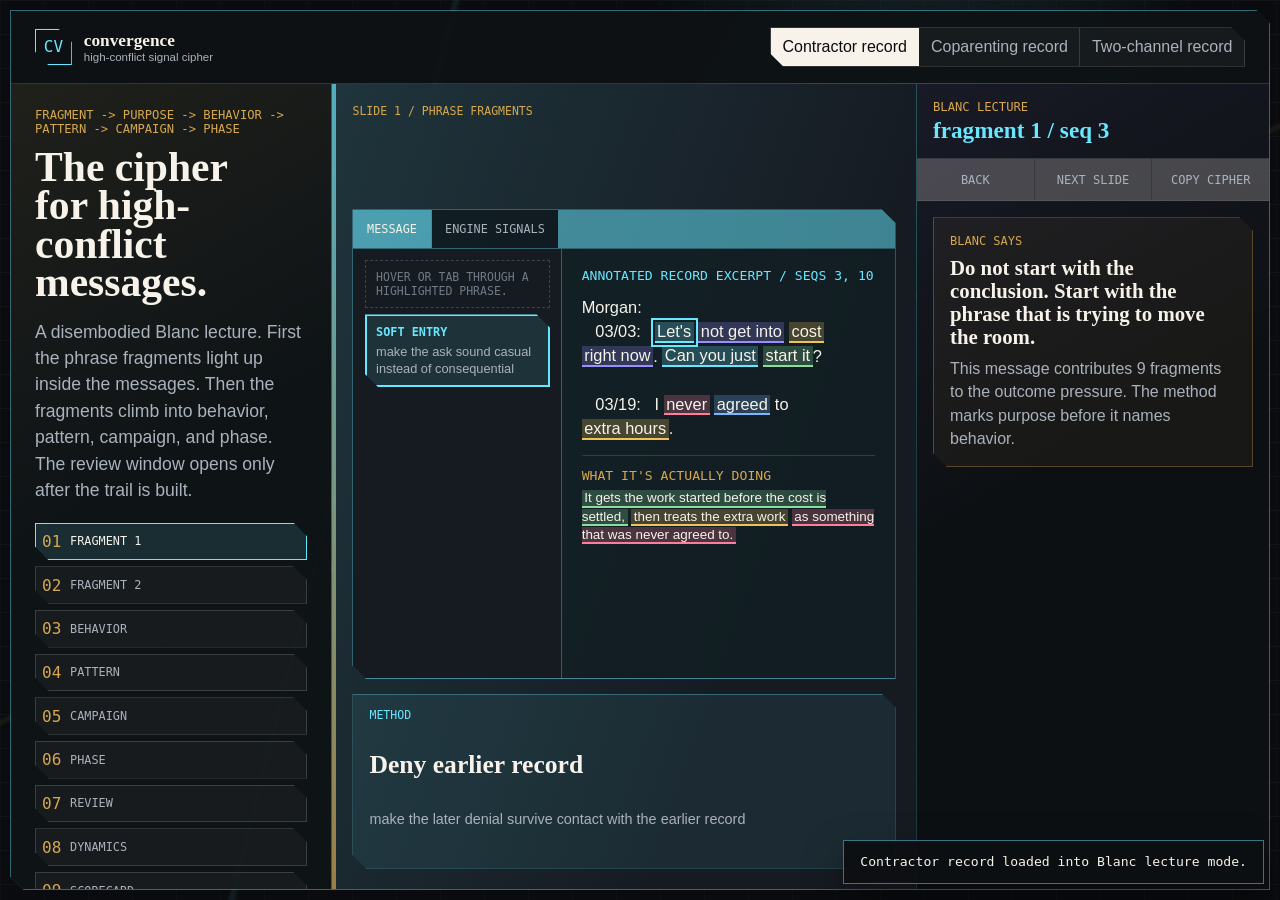
==== web/site/index.html @ fbc054f2 "convergence: a corroboration-first communication-forensics engine A deterministic six-layer engine t" ====
<!doctype html>
<html lang="en">
  <head>
    <meta charset="utf-8">
    <meta name="viewport" content="width=device-width, initial-scale=1">
    <title>convergence demo</title>
    <link rel="icon" href="data:,">
    <link rel="stylesheet" href="style.css">
  </head>
  <body>
    <div class="scene" aria-hidden="true"></div>
    <main class="demo-frame" aria-labelledby="demo-title">
      <header class="topbar">
        <a class="brand" href="#review-window" aria-label="convergence demo">
          <span class="brand-mark">cv</span>
          <span>
            <strong>convergence</strong>
            <small>high-conflict signal cipher</small>
          </span>
        </a>
        <nav class="nav" aria-label="corpus">
          <div class="segmented" id="corpus-tabs"></div>
        </nav>
      </header>

      <section class="presentation" aria-label="bottom-up lecture slideshow">
        <div class="stage-copy">
          <p class="kicker">fragment -> purpose -> behavior -> pattern -> campaign -> phase</p>
          <h1 id="demo-title">
            <span>The cipher</span>
            <span>for high-conflict</span>
            <span>messages.</span>
          </h1>
          <p>
            A disembodied Blanc lecture. First the phrase fragments light up inside
            the messages. Then the fragments climb into behavior, pattern, campaign,
            and phase. The review window opens only after the trail is built.
          </p>
          <div class="slide-progress" id="slide-progress" aria-label="lecture progress"></div>
        </div>

        <div class="slide-stage" id="slide-stage" aria-live="polite"></div>
      </section>

      <aside class="review-window" id="review-window" aria-label="lecture and review window">
        <div class="review-head">
          <span id="panel-mode">lecture</span>
          <strong id="review-title">loading</strong>
        </div>
        <div class="review-controls" aria-label="finding controls">
          <button type="button" id="previous-finding">back</button>
          <button type="button" id="next-finding">next slide</button>
          <button type="button" id="copy-active-cipher">copy cipher</button>
        </div>
        <div class="review-body" id="review-body"></div>
        <form class="chat-form" id="chat-form">
          <label for="question">Ask Blanc from the locked finding</label>
          <textarea id="question" name="question" rows="3">Why is this finding elevated?</textarea>
          <div class="chat-actions">
            <select id="model" name="model" aria-label="model">
              <option value="claude">Claude</option>
              <option value="openai">OpenAI</option>
              <option value="grok">Grok</option>
              <option value="gemini">Gemini</option>
              <option value="agy">Agy</option>
            </select>
            <button type="submit">Ask</button>
          </div>
        </form>
        <pre class="chat-answer" id="chat-answer" aria-live="polite" role="status"></pre>
      </aside>
    </main>

    <div class="interaction-toast" id="interaction-toast" role="status" aria-live="polite"></div>
    <script src="app.js" defer></script>
  </body>
</html>
---- web/site/style.css ----
:root {
  --ink: #f7f3ea;
  --paper: #090b0e;
  --panel: #15191f;
  --panel-2: #1f2530;
  --fog: #aab2bd;
  --muted: #6f7a86;
  --cyan: #69e7ff;
  --brass: #d7a84d;
  --garnet: #b94d63;
  --violet: #9b8cff;
  --green: #8bdc9f;
  --rose: #ff7c9a;
  --amber: #f0c35a;
  --blue: #7bb7ff;
  --line: rgba(247, 243, 234, 0.16);
  --plate-cut: polygon(0 0, calc(100% - 0.85rem) 0, 100% 0.85rem, 100% 100%, 0.85rem 100%, 0 calc(100% - 0.85rem));
  color-scheme: dark;
}

* {
  box-sizing: border-box;
}

html,
body {
  width: 100%;
  height: 100%;
  overflow: hidden;
}

body {
  margin: 0;
  min-width: 320px;
  background: var(--paper);
  color: var(--ink);
  font-family: "Segoe UI", "Inter", Arial, sans-serif;
}

button,
select,
textarea {
  font: inherit;
}

a,
button,
select,
textarea {
  transition: border-color 160ms ease, background-color 160ms ease, color 160ms ease, box-shadow 180ms ease, transform 180ms ease, opacity 160ms ease;
}

.scene {
  position: fixed;
  inset: 0;
  z-index: -2;
  background:
    linear-gradient(155deg, transparent 0 48%, rgba(213, 168, 77, 0.08) 48.2% 48.35%, transparent 48.6% 100%),
    linear-gradient(104deg, transparent 0 30%, rgba(105, 231, 255, 0.08) 30.2% 30.38%, transparent 30.7% 100%),
    radial-gradient(circle at 72% 18%, rgba(105, 231, 255, 0.14), transparent 20rem),
    var(--paper);
}

.scene::after {
  content: "";
  position: absolute;
  inset: 0;
  background-image:
    linear-gradient(rgba(255, 255, 255, 0.03) 1px, transparent 1px),
    linear-gradient(90deg, rgba(255, 255, 255, 0.02) 1px, transparent 1px);
  background-size: 100% 34px, 44px 100%;
}

.demo-frame {
  display: grid;
  grid-template-rows: auto minmax(0, 1fr);
  grid-template-columns: minmax(0, 1fr) minmax(22rem, 0.36fr);
  gap: 1px;
  width: min(100vw - 1.25rem, 1560px);
  height: min(100vh - 1.25rem, 980px);
  margin: 0.625rem auto;
  border: 1px solid rgba(105, 231, 255, 0.26);
  background: rgba(105, 231, 255, 0.22);
  clip-path: var(--plate-cut);
}

.topbar {
  grid-column: 1 / -1;
  display: flex;
  gap: 1rem;
  align-items: center;
  justify-content: space-between;
  min-height: 4.5rem;
  padding: 0.8rem clamp(0.9rem, 2vw, 1.5rem);
  background: rgba(13, 15, 18, 0.94);
}

.brand {
  display: inline-flex;
  gap: 0.75rem;
  align-items: center;
  color: var(--ink);
  text-decoration: none;
}

.brand:hover,
.brand:focus-visible {
  color: var(--cyan);
}

.brand-mark {
  display: grid;
  width: 2.3rem;
  height: 2.3rem;
  place-items: center;
  border: 1px solid var(--cyan);
  color: var(--cyan);
  font-family: Consolas, "SFMono-Regular", monospace;
  text-transform: uppercase;
  clip-path: var(--plate-cut);
  box-shadow: 0 0 1.2rem rgba(105, 231, 255, 0.22);
}

.brand strong {
  display: block;
  font-family: Georgia, "Times New Roman", serif;
  font-size: 1.08rem;
}

.brand small {
  display: block;
  color: var(--fog);
  font-size: 0.72rem;
}

.nav,
.segmented {
  min-width: 0;
}

.segmented {
  display: inline-flex;
  max-width: 100%;
  overflow: hidden;
  border: 1px solid var(--line);
  background: rgba(255, 255, 255, 0.04);
  clip-path: var(--plate-cut);
}

.segmented button {
  min-height: 2.35rem;
  padding: 0 0.72rem;
  border: 0;
  border-right: 1px solid var(--line);
  background: transparent;
  color: var(--fog);
  cursor: pointer;
  white-space: nowrap;
}

.segmented button:last-child {
  border-right: 0;
}

.segmented button:hover,
.segmented button:focus-visible,
.segmented .is-active {
  background: var(--ink);
  color: var(--paper);
  outline: none;
}

.presentation {
  position: relative;
  display: grid;
  grid-template-columns: minmax(20rem, 0.34fr) minmax(0, 1fr);
  gap: 1px;
  min-height: 0;
  overflow: hidden;
  background: rgba(105, 231, 255, 0.22);
}

.demo-frame.is-review-slide .review-window {
  border-left-color: rgba(105, 231, 255, 0.55);
}

.stage-copy {
  min-width: 0;
  min-height: 0;
  overflow: hidden;
  padding: clamp(1rem, 2vw, 1.5rem);
  background:
    linear-gradient(150deg, rgba(213, 168, 77, 0.09), transparent 48%),
    rgba(13, 15, 18, 0.94);
}

.slide-progress {
  display: grid;
  gap: 0.38rem;
  margin-top: 1.2rem;
}

.slide-progress button {
  display: grid;
  grid-template-columns: auto minmax(0, 1fr);
  gap: 0.55rem;
  align-items: center;
  min-height: 2.35rem;
  border: 1px solid var(--line);
  background: rgba(255, 255, 255, 0.035);
  color: var(--fog);
  cursor: pointer;
  text-align: left;
  clip-path: var(--plate-cut);
}

.slide-progress button:hover,
.slide-progress button:focus-visible,
.slide-progress .is-active {
  border-color: var(--cyan);
  background: rgba(105, 231, 255, 0.12);
  color: var(--ink);
  outline: none;
}

.slide-progress span {
  color: var(--brass);
  font-family: Consolas, "SFMono-Regular", monospace;
}

.slide-progress strong {
  overflow: hidden;
  font-family: Consolas, "SFMono-Regular", monospace;
  font-size: 0.74rem;
  font-weight: 400;
  text-overflow: ellipsis;
  text-transform: uppercase;
  white-space: nowrap;
}

.kicker {
  margin: 0 0 0.75rem;
  color: var(--brass);
  font-family: Consolas, "SFMono-Regular", monospace;
  font-size: 0.76rem;
  text-transform: uppercase;
}

h1,
h2,
h3 {
  margin: 0;
  font-family: Georgia, "Times New Roman", serif;
  font-weight: 700;
}

h1 {
  max-width: 16rem;
  font-size: clamp(2.25rem, 3.25vw, 3.25rem);
  line-height: 0.92;
  overflow-wrap: normal;
}

h1 span {
  display: block;
}

.stage-copy p:not(.kicker) {
  max-width: 31rem;
  color: var(--fog);
  font-size: clamp(0.92rem, 1.5vw, 1.1rem);
  line-height: 1.5;
}

.slide-stage {
  display: grid;
  min-width: 0;
  min-height: 0;
  height: 100%;
  max-height: 100%;
  overflow: hidden;
  background: rgba(247, 243, 234, 0.14);
}

.lecture-slide {
  position: relative;
  display: grid;
  min-height: 0;
  padding: clamp(0.85rem, 1.6vw, 1.35rem);
  overflow: hidden;
  background:
    linear-gradient(90deg, rgba(255, 255, 255, 0.045), transparent 65%),
    rgba(20, 24, 31, 0.95);
  opacity: 0;
  filter: saturate(0.55);
  animation: riseIn 520ms ease forwards;
}

.lecture-slide::before {
  content: "";
  position: absolute;
  inset: 0 auto 0 0;
  width: 0.25rem;
  background: linear-gradient(var(--cyan), var(--brass));
  opacity: 0.68;
}

.slide-label {
  color: var(--brass);
  font-family: Consolas, "SFMono-Regular", monospace;
  font-size: 0.72rem;
  text-transform: uppercase;
}

.lecture-slide h2 {
  display: block;
  max-width: 58rem;
  margin-top: 0.65rem;
  color: var(--ink);
  font-family: Georgia, "Times New Roman", serif;
  font-size: clamp(2rem, 5vw, 5.4rem);
  line-height: 0.98;
}

.lecture-slide p {
  max-width: 60rem;
  margin: 0.45rem 0 0;
  color: var(--fog);
  line-height: 1.42;
}

.message-slide {
  align-content: stretch;
  background:
    linear-gradient(110deg, rgba(105, 231, 255, 0.12), transparent 70%),
    rgba(20, 24, 31, 0.96);
}

.message-canvas {
  display: grid;
  grid-template-rows: auto minmax(0, 1fr);
  gap: 1px;
  min-height: 0;
  margin-top: 0.85rem;
  border: 1px solid rgba(105, 231, 255, 0.3);
  background: rgba(105, 231, 255, 0.3);
  clip-path: var(--plate-cut);
}

.message-tabs {
  display: inline-flex;
  gap: 1px;
  background: rgba(105, 231, 255, 0.3);
}

.message-tabs button {
  min-height: 2.35rem;
  padding: 0 0.85rem;
  border: 0;
  background: rgba(9, 11, 14, 0.86);
  color: var(--fog);
  cursor: pointer;
  font-family: Consolas, "SFMono-Regular", monospace;
  font-size: 0.74rem;
  text-transform: uppercase;
}

.message-tabs button:hover,
.message-tabs button:focus-visible,
.message-tabs .is-active {
  background: rgba(105, 231, 255, 0.18);
  color: var(--ink);
  outline: none;
}

.message-panel {
  display: none;
  min-height: 0;
}

.message-panel.is-active {
  display: grid;
}

.message-panel[data-message-panel="message"] {
  grid-template-columns: minmax(13rem, 0.32fr) minmax(0, 1fr);
  gap: 1px;
}

.message-card {
  display: grid;
  align-content: start;
  gap: 0.75rem;
  min-height: 22rem;
  padding: clamp(0.9rem, 1.6vw, 1.2rem);
  background: rgba(9, 11, 14, 0.76);
}

.message-card span {
  color: var(--cyan);
  font-family: Consolas, "SFMono-Regular", monospace;
  font-size: 0.82rem;
  text-transform: uppercase;
}

.message-card p {
  margin: 0;
  color: var(--ink);
  font-family: "Segoe UI", "Inter", Arial, sans-serif;
  font-size: clamp(0.98rem, 1.28vw, 1.24rem);
  font-weight: 500;
  line-height: 1.48;
  white-space: pre-wrap;
}

.message-translation {
  display: grid;
  gap: 0.42rem;
  margin-top: 0.15rem;
  padding-top: 0.75rem;
  border-top: 1px solid rgba(247, 243, 234, 0.14);
}

.message-translation > span {
  color: var(--brass);
}

.message-translation p {
  display: block;
  color: var(--fog);
  font-size: clamp(0.84rem, 1vw, 0.94rem);
  line-height: 1.35;
  white-space: normal;
}

.translation-part {
  cursor: pointer;
  white-space: normal;
}

.fragment-purpose-list {
  display: grid;
  align-content: start;
  gap: 0.42rem;
  min-height: 0;
  overflow: auto;
  padding: 0.7rem;
  background: rgba(20, 24, 31, 0.96);
}

.fragment-hover-prompt {
  padding: 0.55rem 0.65rem;
  border: 1px dashed rgba(247, 243, 234, 0.18);
  color: var(--muted);
  font-family: Consolas, "SFMono-Regular", monospace;
  font-size: 0.72rem;
  text-transform: uppercase;
}

.purpose-chip {
  display: grid;
  gap: 0.35rem;
  max-height: 0;
  overflow: hidden;
  padding: 0 0.65rem;
  border: 0 solid var(--chip);
  background: color-mix(in srgb, var(--chip) 11%, transparent);
  color: var(--fog);
  cursor: default;
  text-align: left;
  clip-path: var(--plate-cut);
  opacity: 0;
  transform: translateX(-0.65rem);
  transition:
    max-height 260ms ease,
    opacity 220ms ease,
    padding 220ms ease,
    transform 220ms ease,
    border-width 220ms ease;
}

.purpose-chip.is-active {
  max-height: 8rem;
  padding: 0.58rem 0.65rem;
  border-width: 1px;
  opacity: 1;
  transform: translateX(0);
  box-shadow: inset 0 0 0 1px var(--chip), 0 0.8rem 1.8rem rgba(0, 0, 0, 0.24);
}

.purpose-chip strong {
  color: var(--chip);
  font-family: Consolas, "SFMono-Regular", monospace;
  font-size: 0.74rem;
  text-transform: uppercase;
}

.purpose-chip span {
  color: var(--fog);
  font-size: 0.8rem;
  line-height: 1.28;
}

.tone-entry,
.tone-pressure {
  --chip: var(--cyan);
}

.tone-deferral,
.tone-time {
  --chip: var(--violet);
}

.tone-resource {
  --chip: var(--amber);
}

.tone-action,
.tone-record {
  --chip: var(--green);
}

.tone-denial,
.tone-split {
  --chip: var(--rose);
}

.tone-consent,
.tone-authority {
  --chip: var(--blue);
}

.outcome-strip {
  display: grid;
  gap: 0.3rem;
  margin-top: 0.9rem;
  padding: 0.8rem 1rem;
  border: 1px solid rgba(105, 231, 255, 0.32);
  background: rgba(105, 231, 255, 0.08);
  clip-path: var(--plate-cut);
}

.outcome-strip span {
  color: var(--cyan);
  font-family: Consolas, "SFMono-Regular", monospace;
  font-size: 0.72rem;
  text-transform: uppercase;
}

.outcome-strip strong {
  color: var(--ink);
  font-family: Georgia, "Times New Roman", serif;
  font-size: clamp(1.25rem, 2vw, 1.8rem);
  line-height: 1.05;
}

.outcome-strip p {
  margin: 0;
  color: var(--fog);
  font-size: 0.9rem;
  line-height: 1.35;
}

mark {
  padding: 0.02rem 0.16rem;
  border-bottom: 2px solid var(--chip, var(--brass));
  background: color-mix(in srgb, var(--chip, var(--brass)) 24%, transparent);
  color: var(--ink);
  animation: pulseMark 1.6s ease-in-out infinite;
}

.message-card > p mark {
  white-space: nowrap;
}

mark:hover,
mark:focus,
mark.is-active {
  outline: 2px solid var(--chip, var(--brass));
  outline-offset: 2px;
}

.signal-board {
  display: grid;
  grid-template-columns: repeat(2, minmax(0, 1fr));
  gap: 1px;
  min-height: 0;
  background: rgba(105, 231, 255, 0.3);
}

.signal-card {
  display: grid;
  align-content: start;
  gap: 0.4rem;
  min-height: 9rem;
  padding: 0.8rem;
  border: 0;
  background:
    linear-gradient(140deg, color-mix(in srgb, var(--chip, var(--cyan)) 13%, transparent), transparent 62%),
    rgba(9, 11, 14, 0.82);
}

.signal-card span,
.signal-card small {
  color: var(--chip, var(--cyan));
  font-family: Consolas, "SFMono-Regular", monospace;
  font-size: 0.75rem;
  text-transform: uppercase;
}

.signal-card strong {
  color: var(--ink);
  font-family: Georgia, "Times New Roman", serif;
  font-size: 1.25rem;
  line-height: 1.05;
}

.signal-card p {
  margin: 0;
  color: var(--fog);
  font-size: 0.9rem;
  line-height: 1.35;
}

.layer-L1 {
  --chip: var(--blue);
}

.layer-L2 {
  --chip: var(--green);
}

.layer-L3 {
  --chip: var(--rose);
}

.layer-L4 {
  --chip: var(--cyan);
}

.layer-L5 {
  --chip: var(--violet);
}

.layer-L6 {
  --chip: var(--amber);
}

.synthesis-slide,
.phase-slide,
.review-unlock-slide {
  align-content: center;
}

.behavior-summary {
  max-width: 42rem;
  margin: 0.65rem 0 0;
  color: var(--fog);
  font-size: clamp(1rem, 1.35vw, 1.2rem);
  line-height: 1.42;
}

.unlock-grid {
  display: grid;
  grid-template-columns: repeat(2, minmax(0, 1fr));
  gap: 0.65rem;
  margin-top: 1rem;
}

.unlock-grid {
  padding: 0.85rem;
  border: 1px solid rgba(105, 231, 255, 0.32);
  background: rgba(9, 11, 14, 0.56);
  clip-path: var(--plate-cut);
}

.behavior-flow,
.pattern-ladder {
  display: flex;
  flex-wrap: wrap;
  gap: 0.45rem;
  align-items: start;
  margin-top: 1rem;
}

.behavior-node,
.pattern-behavior {
  --node: var(--cyan);
  position: relative;
  display: grid;
  gap: 0.26rem;
  min-height: 6.4rem;
  padding: 0.58rem;
  border: 1px solid color-mix(in srgb, var(--node) 50%, transparent);
  background:
    linear-gradient(160deg, color-mix(in srgb, var(--node) 10%, transparent), transparent 64%),
    rgba(9, 11, 14, 0.64);
  flex: 1 1 7.4rem;
  opacity: 0;
  outline: none;
  cursor: default;
  animation: chipIn 420ms ease forwards;
  animation-delay: var(--d, 0ms);
}

.behavior-node:hover,
.behavior-node:focus-visible,
.behavior-node:focus-within,
.pattern-behavior:hover,
.pattern-behavior:focus-visible,
.pattern-behavior:focus-within {
  border-color: var(--node);
  background:
    linear-gradient(160deg, color-mix(in srgb, var(--node) 18%, transparent), transparent 64%),
    rgba(9, 11, 14, 0.82);
  z-index: 4;
}

.behavior-node.intensity-0 {
  --node: var(--cyan);
}

.behavior-node.intensity-1,
.pattern-behavior.intensity-1 {
  --node: var(--green);
}

.behavior-node.intensity-2,
.pattern-behavior.intensity-2 {
  --node: var(--amber);
}

.behavior-node.intensity-3,
.behavior-node.intensity-4,
.pattern-behavior.intensity-3,
.pattern-behavior.intensity-4 {
  --node: var(--rose);
}

.pattern-behavior.intensity-0 {
  --node: var(--cyan);
}

.behavior-arrow {
  display: grid;
  flex: 0 0 1.35rem;
  place-items: center;
  min-height: 6.4rem;
  color: var(--brass);
  font-family: Consolas, "SFMono-Regular", monospace;
  font-size: 1.4rem;
  opacity: 0.75;
}

.behavior-node span,
.pattern-behavior span,
.unlock-grid span,
.unlock-grid em {
  color: var(--cyan);
  font-family: Consolas, "SFMono-Regular", monospace;
  font-size: 0.68rem;
  font-style: normal;
  text-transform: uppercase;
}

.behavior-node span,
.pattern-behavior span {
  color: var(--node);
}

.behavior-node strong,
.pattern-behavior strong,
.unlock-grid strong {
  color: var(--ink);
  font-family: Georgia, "Times New Roman", serif;
  font-size: clamp(0.95rem, 1.3vw, 1.18rem);
  line-height: 1.05;
}

.behavior-node > p,
.pattern-behavior > p {
  margin: 0;
  color: var(--fog);
  font-size: 0.75rem;
  line-height: 1.25;
}

.behavior-source {
  position: absolute;
  top: calc(100% + 0.32rem);
  left: 0;
  z-index: 12;
  display: grid;
  gap: 0.36rem;
  width: min(25rem, 48vw);
  max-height: 0;
  overflow: hidden;
  padding: 0 0.62rem;
  border: 0 solid color-mix(in srgb, var(--node) 58%, transparent);
  background: rgba(13, 15, 18, 0.96);
  backdrop-filter: blur(12px);
  box-shadow: 0 1rem 2rem rgba(0, 0, 0, 0.28);
  opacity: 0;
  transform: translateY(-0.3rem);
  transition:
    max-height 220ms ease,
    opacity 180ms ease,
    padding 180ms ease,
    transform 180ms ease,
    border-width 180ms ease;
}

.behavior-node:hover .behavior-source,
.behavior-node:focus-visible .behavior-source,
.behavior-node:focus-within .behavior-source,
.pattern-behavior:hover .behavior-source,
.pattern-behavior:focus-visible .behavior-source,
.pattern-behavior:focus-within .behavior-source {
  max-height: 13rem;
  padding: 0.62rem;
  border-width: 1px;
  opacity: 1;
  transform: translateY(0);
}

.behavior-node:focus-visible,
.pattern-behavior:focus-visible {
  outline: 2px solid var(--node);
  outline-offset: 3px;
}

.source-fragment {
  display: grid;
  gap: 0.22rem;
}

.source-fragment small {
  color: var(--node);
  font-family: Consolas, "SFMono-Regular", monospace;
  font-size: 0.68rem;
  text-transform: uppercase;
}

.source-fragment p {
  margin: 0;
  color: var(--ink);
  font-size: 0.78rem;
  line-height: 1.32;
}

.review-window {
  display: grid;
  grid-template-rows: auto auto minmax(0, 1fr) auto auto;
  min-width: 0;
  min-height: 0;
  overflow: hidden;
  background:
    linear-gradient(150deg, rgba(155, 140, 255, 0.08), transparent 46%),
    rgba(13, 15, 18, 0.97);
}

.review-head,
.review-controls,
.chat-form,
.chat-answer {
  border-bottom: 1px solid var(--line);
}

.review-head {
  padding: 1rem;
}

.review-head span {
  display: block;
  color: var(--brass);
  font-family: Consolas, "SFMono-Regular", monospace;
  font-size: 0.76rem;
  text-transform: uppercase;
}

.lecture-note {
  display: grid;
  gap: 0.55rem;
  padding: 1rem;
  border: 1px solid rgba(213, 168, 77, 0.32);
  background: rgba(213, 168, 77, 0.055);
  clip-path: var(--plate-cut);
}

.lecture-note span {
  color: var(--brass);
  font-family: Consolas, "SFMono-Regular", monospace;
  font-size: 0.75rem;
  text-transform: uppercase;
}

.lecture-note strong {
  color: var(--ink);
  font-family: Georgia, "Times New Roman", serif;
  font-size: 1.3rem;
  line-height: 1.1;
}

.lecture-note p {
  margin: 0;
  color: var(--fog);
  line-height: 1.45;
}

/* §03 dynamics discriminator + §04 scorecard */
.dynamics-table {
  width: 100%;
  border-collapse: collapse;
  margin-top: 1rem;
  font-size: 0.95rem;
}

.dynamics-table th {
  text-align: left;
  padding: 0.5rem 0.75rem;
  color: var(--muted);
  font-family: Consolas, "SFMono-Regular", monospace;
  font-size: 0.72rem;
  text-transform: uppercase;
  border-bottom: 1px solid var(--line);
}

.dynamics-row td {
  padding: 0.55rem 0.75rem;
  color: var(--fog);
  border-bottom: 1px solid rgba(247, 243, 234, 0.07);
}

.dynamics-row.is-coercive td {
  color: var(--ink);
  background: rgba(105, 231, 255, 0.1);
  box-shadow: inset 3px 0 0 var(--cyan);
}

.dynamics-row.is-coercive td strong {
  color: var(--cyan);
}

.scorecard-grid {
  display: grid;
  grid-template-columns: repeat(4, 1fr);
  gap: 0.75rem;
  margin: 1.1rem 0;
}

.scorecard-metric {
  display: grid;
  gap: 0.3rem;
  padding: 0.85rem;
  border: 1px solid rgba(105, 231, 255, 0.26);
  background: rgba(105, 231, 255, 0.06);
  clip-path: var(--plate-cut);
}

.scorecard-metric span {
  color: var(--muted);
  font-family: Consolas, "SFMono-Regular", monospace;
  font-size: 0.7rem;
  text-transform: uppercase;
}

.scorecard-metric strong {
  color: var(--cyan);
  font-family: Georgia, "Times New Roman", serif;
  font-size: 1.8rem;
  line-height: 1;
}

.hard-negative {
  display: grid;
  gap: 0.4rem;
  padding: 0.9rem;
  border: 1px solid rgba(185, 77, 99, 0.4);
  background: rgba(185, 77, 99, 0.08);
  clip-path: var(--plate-cut);
}

.hard-negative span {
  color: var(--garnet);
  font-family: Consolas, "SFMono-Regular", monospace;
  font-size: 0.72rem;
  text-transform: uppercase;
}

.hard-negative p {
  margin: 0;
  color: var(--fog);
  line-height: 1.45;
}

.chat-form,
.chat-answer {
  display: none;
}

.chat-form.is-available {
  display: grid;
}

.chat-answer.is-available {
  display: block;
}

.review-head strong {
  display: block;
  margin-top: 0.25rem;
  color: var(--cyan);
  font-family: Georgia, "Times New Roman", serif;
  font-size: 1.45rem;
  line-height: 1.05;
}

.review-controls {
  display: grid;
  grid-template-columns: repeat(3, minmax(0, 1fr));
  gap: 1px;
  background: var(--line);
}

.review-controls button,
.chat-actions button {
  min-height: 2.55rem;
  border: 0;
  background: rgba(247, 243, 234, 0.08);
  color: var(--fog);
  cursor: pointer;
  font-family: Consolas, "SFMono-Regular", monospace;
  font-size: 0.75rem;
  text-transform: uppercase;
}

.review-controls button:hover,
.review-controls button:focus-visible,
.chat-actions button:hover,
.chat-actions button:focus-visible {
  background: var(--cyan);
  color: var(--paper);
  outline: none;
}

.review-body {
  min-height: 0;
  overflow: auto;
  padding: 1rem;
}

.review-verdict {
  display: grid;
  gap: 0.5rem;
  margin-bottom: 1rem;
  padding: 0.85rem;
  border: 1px solid rgba(213, 168, 77, 0.32);
  background: rgba(213, 168, 77, 0.06);
  clip-path: var(--plate-cut);
}

.review-verdict span,
.review-section > span,
.chat-form label {
  color: var(--brass);
  font-family: Consolas, "SFMono-Regular", monospace;
  font-size: 0.76rem;
  text-transform: uppercase;
}

.review-verdict strong {
  color: var(--ink);
  font-family: Georgia, "Times New Roman", serif;
  font-size: 1.18rem;
  line-height: 1.15;
}

.review-section {
  margin-top: 1rem;
}

.review-section ul {
  display: grid;
  gap: 0.5rem;
  margin: 0.5rem 0 0;
  padding: 0;
  list-style: none;
}

.review-section li {
  padding: 0.65rem;
  border: 1px solid var(--line);
  background: rgba(255, 255, 255, 0.035);
  clip-path: var(--plate-cut);
}

.review-section li strong {
  display: block;
  color: var(--cyan);
}

.review-section li span,
.review-section li p {
  margin: 0.25rem 0 0;
  color: var(--fog);
  font-size: 0.86rem;
  line-height: 1.35;
}

.chat-form {
  display: grid;
  gap: 0.55rem;
  padding: 0.85rem 1rem;
}

textarea,
select {
  width: 100%;
  border: 1px solid var(--line);
  background: rgba(9, 11, 14, 0.9);
  color: var(--ink);
}

textarea {
  min-height: 5rem;
  resize: vertical;
  padding: 0.65rem;
  line-height: 1.4;
}

select {
  min-height: 2.55rem;
  padding: 0 0.65rem;
}

.chat-actions {
  display: grid;
  grid-template-columns: 1fr auto;
  gap: 0.55rem;
}

.chat-actions button {
  min-width: 5rem;
  background: var(--cyan);
  color: var(--paper);
}

.chat-answer {
  min-height: 4rem;
  max-height: 9rem;
  overflow: auto;
  margin: 0;
  padding: 0.85rem 1rem;
  color: var(--fog);
  white-space: pre-wrap;
  font-family: Consolas, "SFMono-Regular", monospace;
  font-size: 0.8rem;
  line-height: 1.45;
}

.demo-frame:not(.is-review-slide) .chat-form,
.demo-frame:not(.is-review-slide) .chat-answer {
  display: none;
}

.demo-frame.is-review-slide .chat-form.is-available {
  display: grid;
}

.demo-frame.is-review-slide .chat-answer.is-available {
  display: block;
}

.interaction-toast {
  position: fixed;
  right: 1rem;
  bottom: 1rem;
  z-index: 20;
  max-width: min(28rem, calc(100vw - 2rem));
  padding: 0.85rem 1rem;
  border: 1px solid rgba(105, 231, 255, 0.48);
  background: rgba(13, 15, 18, 0.94);
  color: var(--ink);
  box-shadow: 0 1rem 2.5rem rgba(0, 0, 0, 0.38);
  font-family: Consolas, "SFMono-Regular", monospace;
  font-size: 0.82rem;
  opacity: 0;
  pointer-events: none;
  transform: translateY(0.6rem);
  transition: opacity 180ms ease, transform 180ms ease;
}

.interaction-toast.is-visible {
  opacity: 1;
  transform: translateY(0);
}

:focus-visible {
  outline: 2px solid var(--brass);
  outline-offset: 3px;
}

@keyframes riseIn {
  to {
    opacity: 1;
    filter: saturate(1);
  }
}

@keyframes pulseMark {
  0%,
  100% {
    box-shadow: 0 0 0 rgba(213, 168, 77, 0);
  }
  50% {
    box-shadow: 0 0 0.9rem rgba(213, 168, 77, 0.32);
  }
}

@keyframes chipIn {
  from {
    opacity: 0;
    transform: translateX(0.55rem);
  }
  to {
    opacity: 1;
    transform: translateX(0);
  }
}

@media (max-width: 1040px) {
  .demo-frame {
    grid-template-columns: 1fr;
    grid-template-rows: auto minmax(0, 1fr) minmax(15rem, 0.42fr);
  }

  .presentation {
    grid-template-columns: minmax(16rem, 0.35fr) minmax(0, 1fr);
  }

  .review-window {
    min-height: 0;
  }
}

@media (max-width: 720px) {
  .demo-frame {
    width: 100vw;
    height: 100vh;
    margin: 0;
    border: 0;
    clip-path: none;
  }

  .topbar {
    display: grid;
    gap: 0.65rem;
    min-height: auto;
    padding: 0.65rem;
  }

  .segmented {
    width: 100%;
    overflow-x: auto;
  }

  .presentation {
    grid-template-columns: 1fr;
  }

  .stage-copy {
    display: none;
  }

  .lecture-slide {
    padding: 0.55rem 0.75rem;
  }

  .lecture-slide h2 {
    font-size: clamp(1.7rem, 8vw, 2.7rem);
  }

  .message-canvas {
    margin-top: 0.55rem;
  }

  .message-panel[data-message-panel="message"],
  .signal-board {
    grid-template-columns: 1fr;
  }

  .message-card {
    min-height: 15rem;
    padding: 0.75rem;
  }

  .message-card p {
    font-size: clamp(0.98rem, 4.4vw, 1.22rem);
    line-height: 1.42;
  }

  .fragment-purpose-list {
    max-height: 8rem;
    overflow: auto;
    padding: 0.55rem;
  }

  .purpose-chip {
    padding: 0.55rem;
  }

  .outcome-strip {
    padding: 0.6rem;
  }

  .behavior-grid,
  .unlock-grid {
    grid-template-columns: 1fr;
  }

  .review-head {
    padding: 0.65rem;
  }

  .review-body {
    padding: 0.65rem;
  }

  .demo-frame:not(.is-review-slide) .chat-form,
  .demo-frame:not(.is-review-slide) .chat-answer,
  .chat-answer.is-available {
    display: none;
  }

  .demo-frame.is-review-slide .chat-form.is-available {
    display: grid;
    padding: 0.5rem 0.65rem;
  }

  .demo-frame.is-review-slide textarea {
    min-height: 3.2rem;
  }
}

@media (prefers-reduced-motion: reduce) {
  *,
  *::before,
  *::after {
    transition-duration: 0.01ms !important;
    animation-duration: 0.01ms !important;
    animation-iteration-count: 1 !important;
  }
}
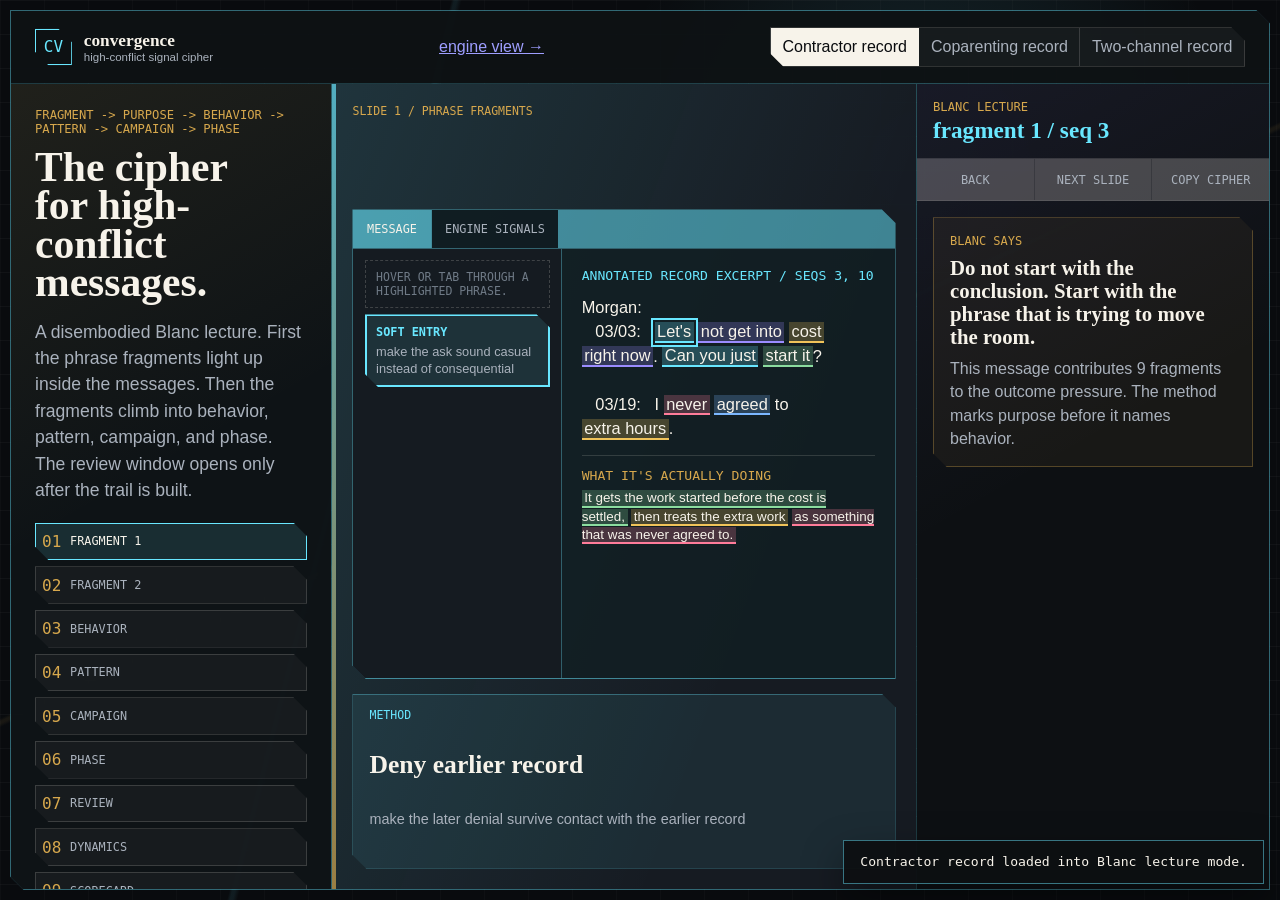
==== commit d74f6e46: "feat: plain generic engine view page, separate from the Blanc lecture (Phase 4 T3)" ====
--- a/web/site/index.html
+++ b/web/site/index.html
@@ -18,6 +18,7 @@
             <small>high-conflict signal cipher</small>
           </span>
         </a>
+        <a class="engine-link" href="engine.html" aria-label="plain engine view">engine view →</a>
         <nav class="nav" aria-label="corpus">
           <div class="segmented" id="corpus-tabs"></div>
         </nav>
